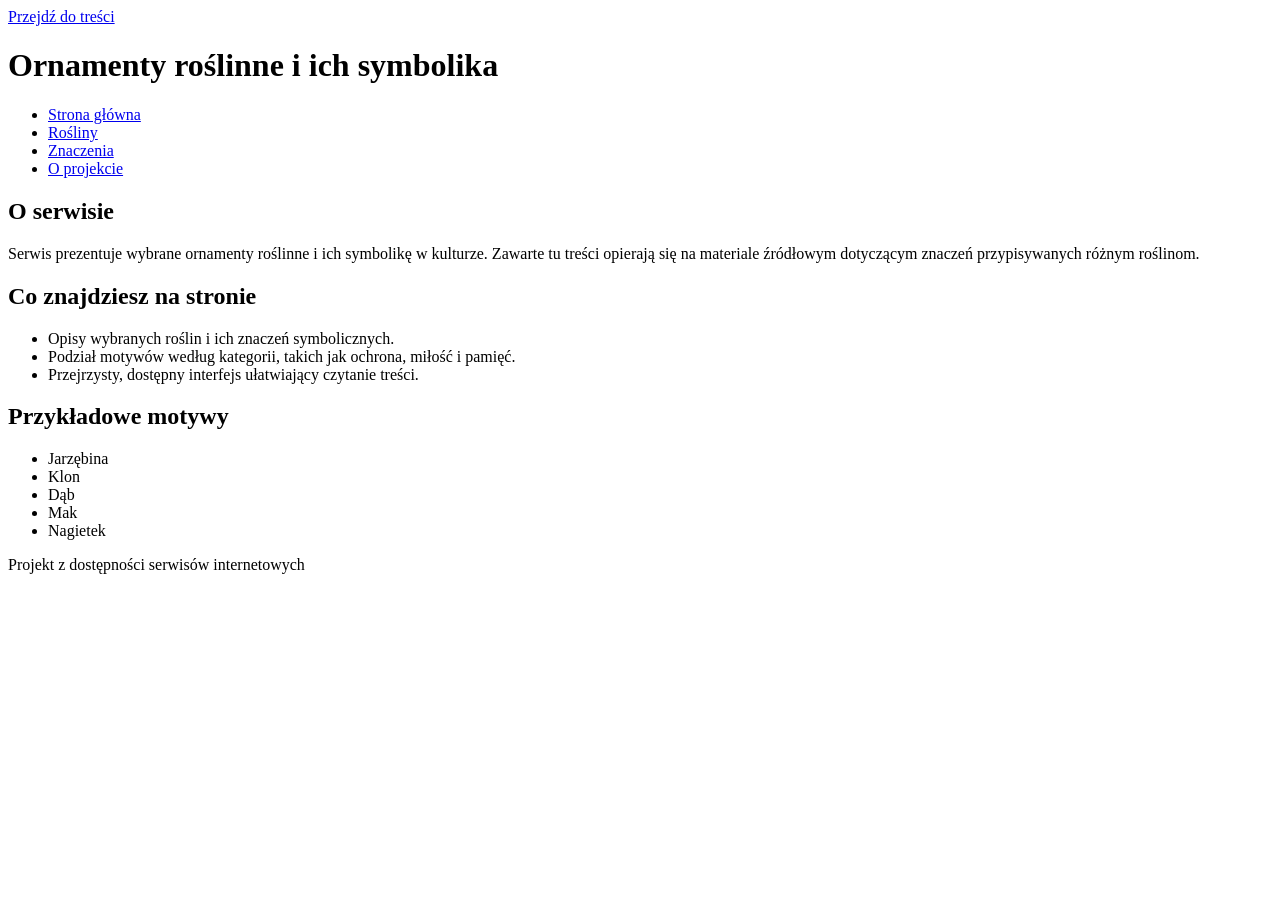
==== index.html @ 8a2c0b6a "Add initial HTML structure for the website" ====
<!DOCTYPE html>
<html lang="pl">
<head>
  <meta charset="UTF-8">
  <meta name="viewport" content="width=device-width, initial-scale=1.0">
  <title>Ornamenty roślinne</title>
  <link rel="stylesheet" href="style.css">
</head>
<body>
  <a class="skip-link" href="#main-content">Przejdź do treści</a>

  <header>
    <h1>Ornamenty roślinne i ich symbolika</h1>
    <nav aria-label="Menu główne">
      <ul>
        <li><a href="index.html">Strona główna</a></li>
        <li><a href="gatunki.html">Rośliny</a></li>
        <li><a href="znaczenia.html">Znaczenia</a></li>
        <li><a href="o-projekcie.html">O projekcie</a></li>
      </ul>
    </nav>
  </header>

  <main id="main-content">
    <section>
      <h2>O serwisie</h2>
      <p>
        Serwis prezentuje wybrane ornamenty roślinne i ich symbolikę w kulturze.
        Zawarte tu treści opierają się na materiale źródłowym dotyczącym znaczeń
        przypisywanych różnym roślinom.
      </p>
    </section>

    <section>
      <h2>Co znajdziesz na stronie</h2>
      <ul>
        <li>Opisy wybranych roślin i ich znaczeń symbolicznych.</li>
        <li>Podział motywów według kategorii, takich jak ochrona, miłość i pamięć.</li>
        <li>Przejrzysty, dostępny interfejs ułatwiający czytanie treści.</li>
      </ul>
    </section>

    <section>
      <h2>Przykładowe motywy</h2>
      <ul>
        <li>Jarzębina</li>
        <li>Klon</li>
        <li>Dąb</li>
        <li>Mak</li>
        <li>Nagietek</li>
      </ul>
    </section>
  </main>

  <footer>
    <p>Projekt z dostępności serwisów internetowych</p>
  </footer>
</body>
</html>
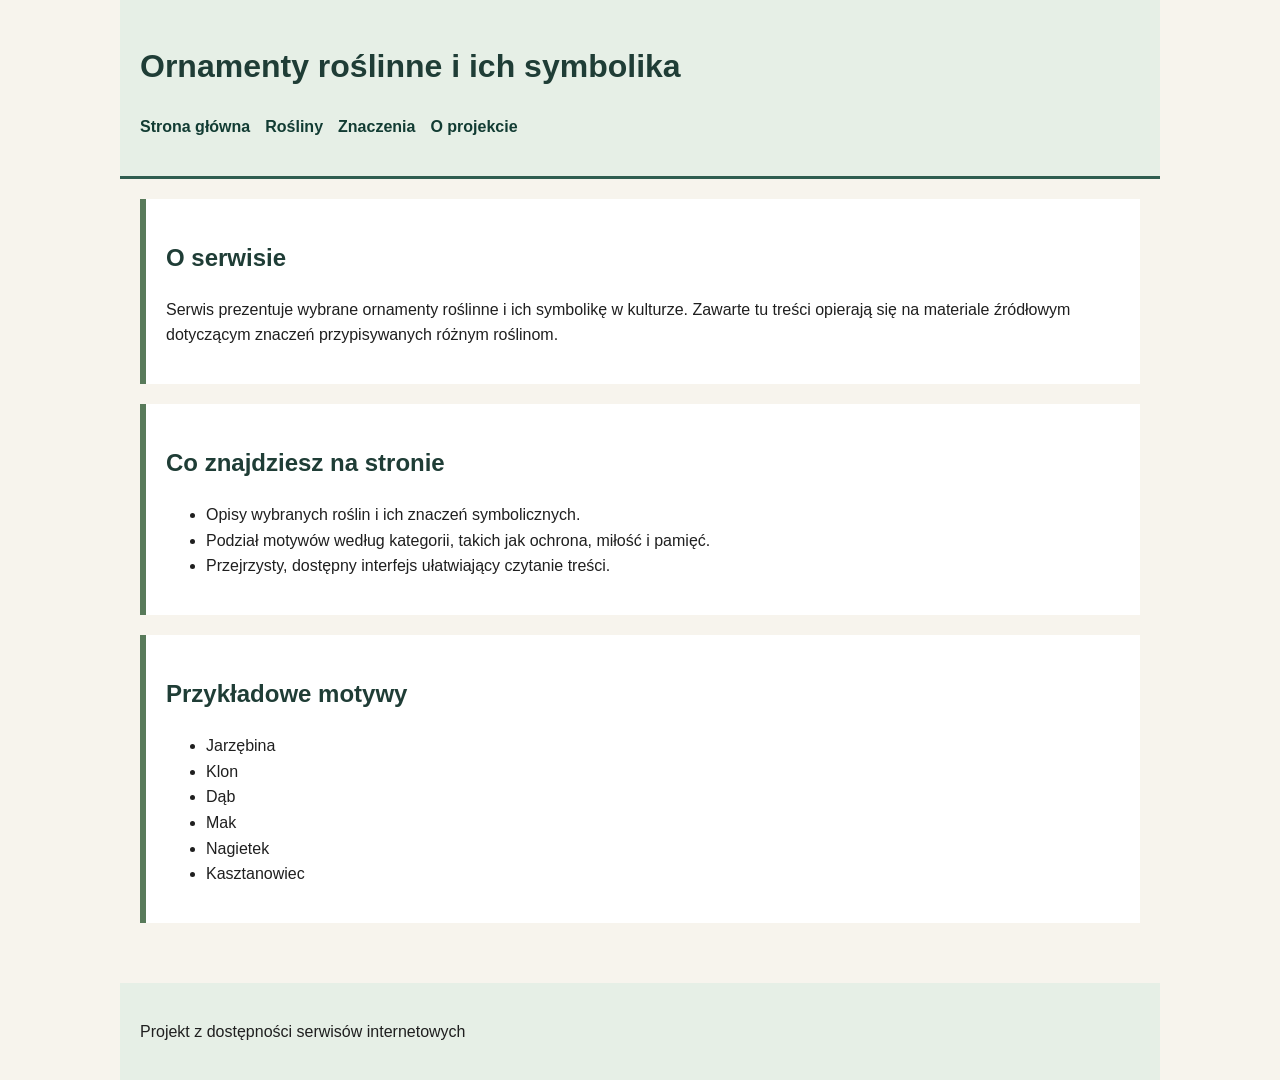
==== commit 8e208661: "Update index.html" ====
--- a/index.html
+++ b/index.html
@@ -48,6 +48,7 @@
         <li>Dąb</li>
         <li>Mak</li>
         <li>Nagietek</li>
+        <li>Kasztanowiec</li>
       </ul>
     </section>
   </main>
--- a/style.css
+++ b/style.css
@@ -0,0 +1,76 @@
+body {
+  font-family: Arial, sans-serif;
+  line-height: 1.6;
+  margin: 0;
+  background-color: #f7f4ed;
+  color: #1f1f1f;
+}
+
+header, main, footer {
+  max-width: 1000px;
+  margin: 0 auto;
+  padding: 20px;
+}
+
+header {
+  background-color: #e6efe6;
+  border-bottom: 3px solid #2f5d50;
+}
+
+h1, h2 {
+  color: #1f3d36;
+}
+
+nav ul {
+  list-style: none;
+  padding: 0;
+  display: flex;
+  flex-wrap: wrap;
+  gap: 15px;
+}
+
+nav a {
+  text-decoration: none;
+  color: #123c33;
+  font-weight: bold;
+}
+
+nav a:hover,
+nav a:focus {
+  text-decoration: underline;
+  background-color: #d7eadc;
+}
+
+section, article {
+  background-color: #ffffff;
+  margin-bottom: 20px;
+  padding: 20px;
+  border-left: 6px solid #587a5a;
+}
+
+footer {
+  background-color: #e6efe6;
+  margin-top: 20px;
+}
+
+.skip-link {
+  position: absolute;
+  left: -9999px;
+  top: auto;
+}
+
+.skip-link:focus {
+  left: 20px;
+  top: 20px;
+  background: #ffffff;
+  color: #000000;
+  padding: 10px;
+  border: 2px solid #000000;
+  z-index: 1000;
+}
+
+a:focus,
+button:focus {
+  outline: 3px solid #000000;
+  outline-offset: 2px;
+}
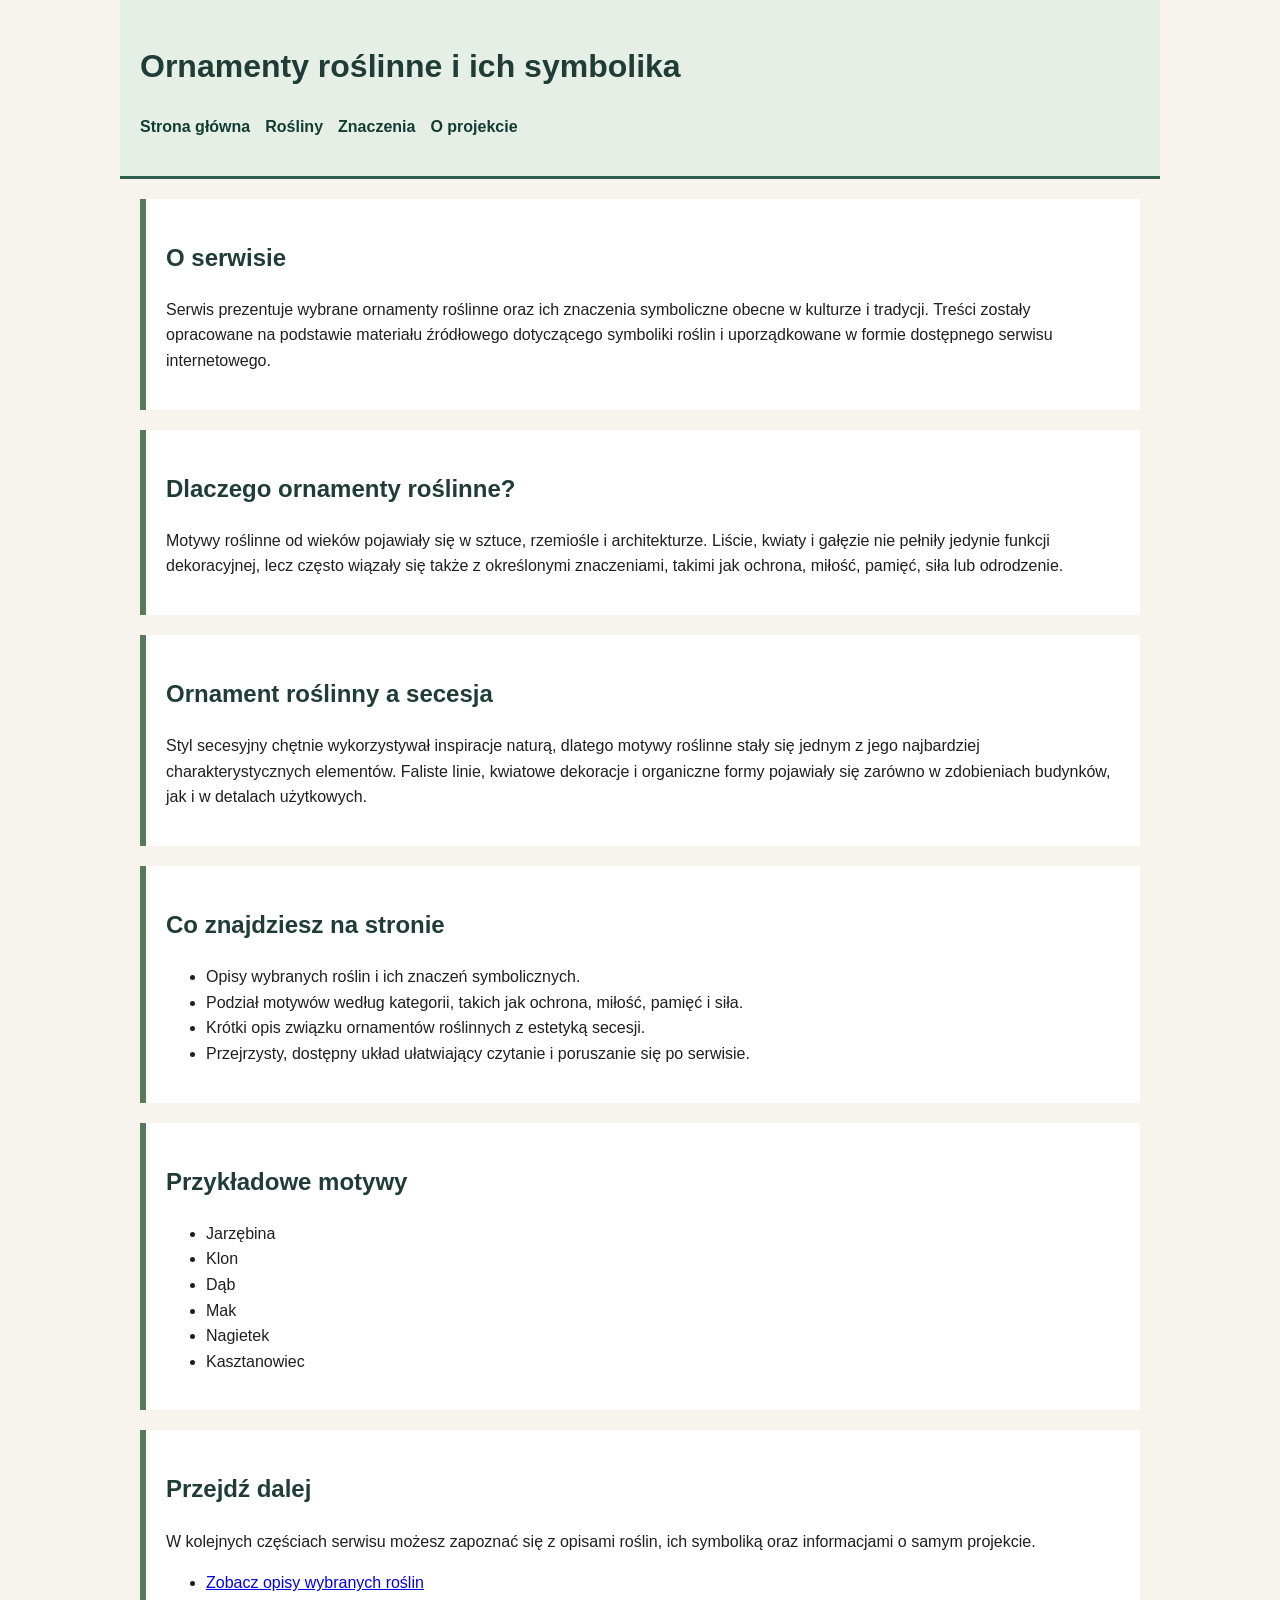
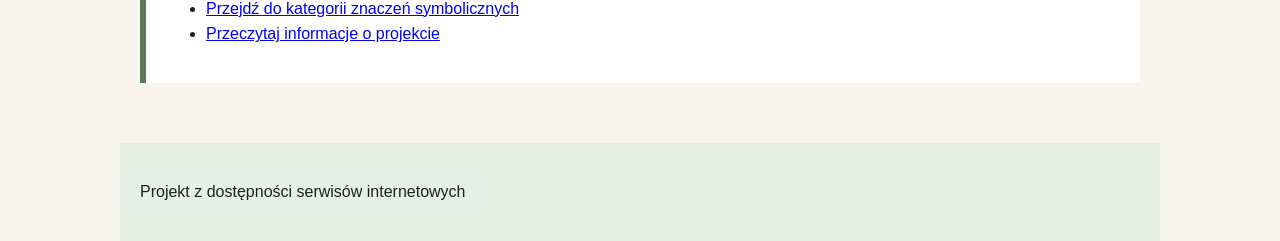
==== commit 9addf719: "rozbudowa strony głównej" ====
--- a/index.html
+++ b/index.html
@@ -25,9 +25,30 @@
     <section>
       <h2>O serwisie</h2>
       <p>
-        Serwis prezentuje wybrane ornamenty roślinne i ich symbolikę w kulturze.
-        Zawarte tu treści opierają się na materiale źródłowym dotyczącym znaczeń
-        przypisywanych różnym roślinom.
+        Serwis prezentuje wybrane ornamenty roślinne oraz ich znaczenia symboliczne
+        obecne w kulturze i tradycji. Treści zostały opracowane na podstawie materiału
+        źródłowego dotyczącego symboliki roślin i uporządkowane w formie dostępnego
+        serwisu internetowego.
+      </p>
+    </section>
+
+    <section>
+      <h2>Dlaczego ornamenty roślinne?</h2>
+      <p>
+        Motywy roślinne od wieków pojawiały się w sztuce, rzemiośle i architekturze.
+        Liście, kwiaty i gałęzie nie pełniły jedynie funkcji dekoracyjnej, lecz często
+        wiązały się także z określonymi znaczeniami, takimi jak ochrona, miłość,
+        pamięć, siła lub odrodzenie.
+      </p>
+    </section>
+
+    <section>
+      <h2>Ornament roślinny a secesja</h2>
+      <p>
+        Styl secesyjny chętnie wykorzystywał inspiracje naturą, dlatego motywy
+        roślinne stały się jednym z jego najbardziej charakterystycznych elementów.
+        Faliste linie, kwiatowe dekoracje i organiczne formy pojawiały się zarówno
+        w zdobieniach budynków, jak i w detalach użytkowych.
       </p>
     </section>
 
@@ -35,8 +56,9 @@
       <h2>Co znajdziesz na stronie</h2>
       <ul>
         <li>Opisy wybranych roślin i ich znaczeń symbolicznych.</li>
-        <li>Podział motywów według kategorii, takich jak ochrona, miłość i pamięć.</li>
-        <li>Przejrzysty, dostępny interfejs ułatwiający czytanie treści.</li>
+        <li>Podział motywów według kategorii, takich jak ochrona, miłość, pamięć i siła.</li>
+        <li>Krótki opis związku ornamentów roślinnych z estetyką secesji.</li>
+        <li>Przejrzysty, dostępny układ ułatwiający czytanie i poruszanie się po serwisie.</li>
       </ul>
     </section>
 
@@ -51,6 +73,16 @@
         <li>Kasztanowiec</li>
       </ul>
     </section>
+
+    <section>
+      <h2>Przejdź dalej</h2>
+      <p>W kolejnych częściach serwisu możesz zapoznać się z opisami roślin, ich symboliką oraz informacjami o samym projekcie.</p>
+      <ul>
+        <li><a href="gatunki.html">Zobacz opisy wybranych roślin</a></li>
+        <li><a href="znaczenia.html">Przejdź do kategorii znaczeń symbolicznych</a></li>
+        <li><a href="o-projekcie.html">Przeczytaj informacje o projekcie</a></li>
+      </ul>
+    </section>
   </main>
 
   <footer>
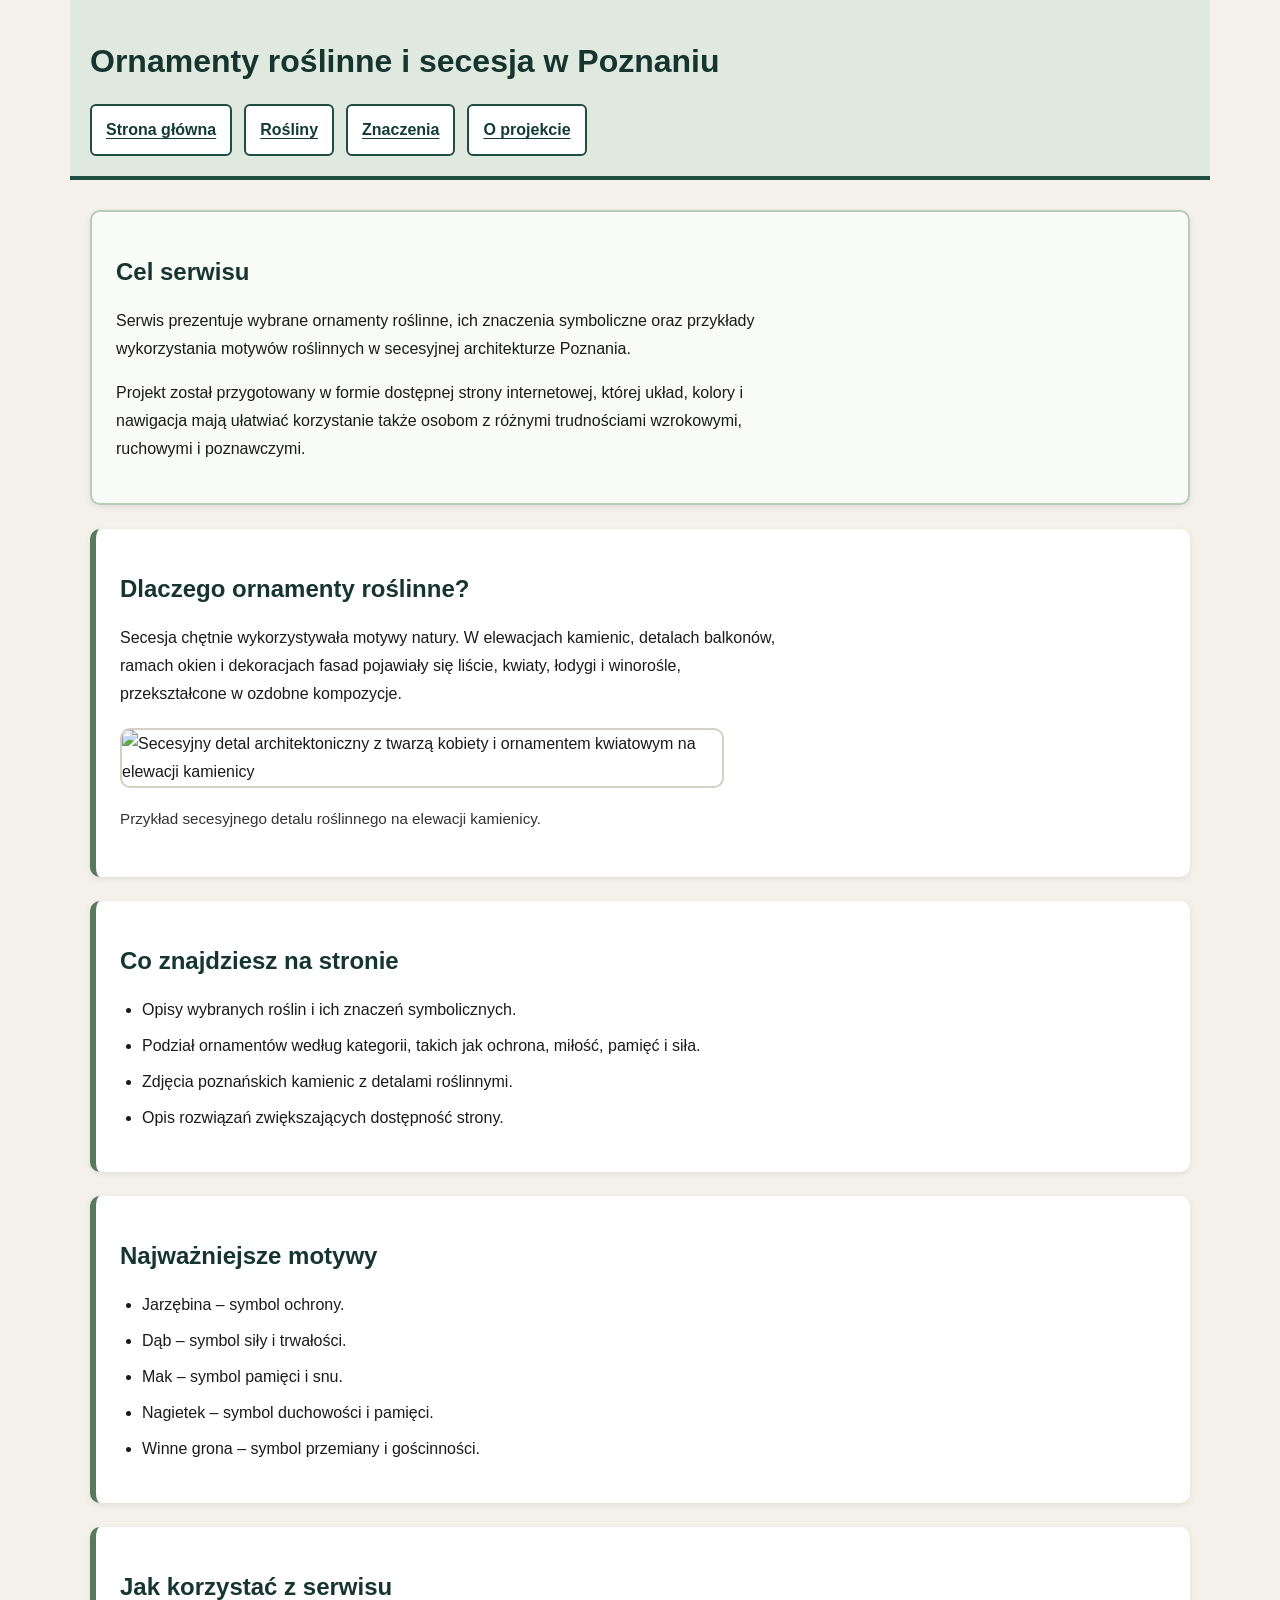
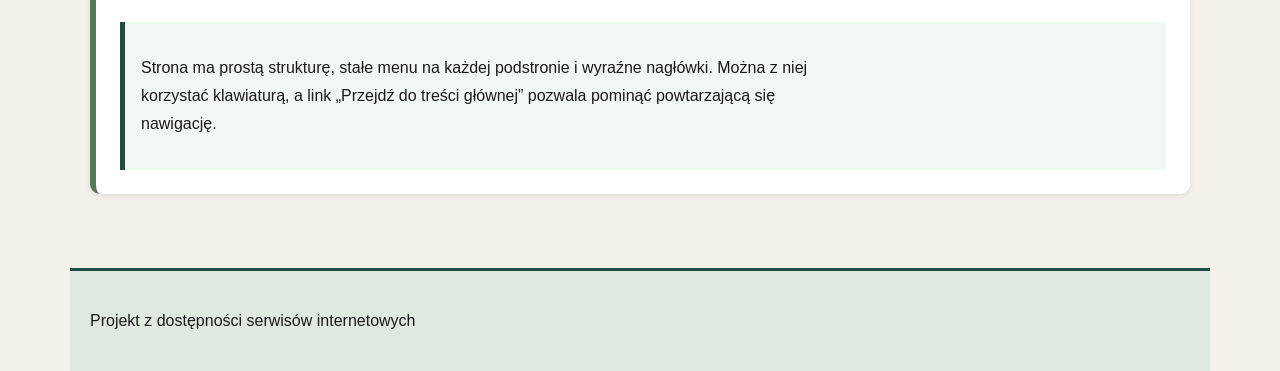
==== commit 690af89f: "Revise index.html for improved content and accessibility Updated content and structure for better ac" ====
--- a/index.html
+++ b/index.html
@@ -7,10 +7,10 @@
   <link rel="stylesheet" href="style.css">
 </head>
 <body>
-  <a class="skip-link" href="#main-content">Przejdź do treści</a>
+  <a class="skip-link" href="#main-content">Przejdź do treści głównej</a>
 
   <header>
-    <h1>Ornamenty roślinne i ich symbolika</h1>
+    <h1>Ornamenty roślinne i secesja w Poznaniu</h1>
     <nav aria-label="Menu główne">
       <ul>
         <li><a href="index.html">Strona główna</a></li>
@@ -21,67 +21,63 @@
     </nav>
   </header>
 
-  <main id="main-content">
-    <section>
-      <h2>O serwisie</h2>
+  <main id="main-content" tabindex="-1">
+    <section class="hero-box">
+      <h2>Cel serwisu</h2>
       <p>
-        Serwis prezentuje wybrane ornamenty roślinne oraz ich znaczenia symboliczne
-        obecne w kulturze i tradycji. Treści zostały opracowane na podstawie materiału
-        źródłowego dotyczącego symboliki roślin i uporządkowane w formie dostępnego
-        serwisu internetowego.
+        Serwis prezentuje wybrane ornamenty roślinne, ich znaczenia symboliczne
+        oraz przykłady wykorzystania motywów roślinnych w secesyjnej architekturze Poznania.
+      </p>
+      <p>
+        Projekt został przygotowany w formie dostępnej strony internetowej, której układ,
+        kolory i nawigacja mają ułatwiać korzystanie także osobom z różnymi trudnościami
+        wzrokowymi, ruchowymi i poznawczymi.
       </p>
     </section>
 
     <section>
       <h2>Dlaczego ornamenty roślinne?</h2>
       <p>
-        Motywy roślinne od wieków pojawiały się w sztuce, rzemiośle i architekturze.
-        Liście, kwiaty i gałęzie nie pełniły jedynie funkcji dekoracyjnej, lecz często
-        wiązały się także z określonymi znaczeniami, takimi jak ochrona, miłość,
-        pamięć, siła lub odrodzenie.
+        Secesja chętnie wykorzystywała motywy natury. W elewacjach kamienic, detalach balkonów,
+        ramach okien i dekoracjach fasad pojawiały się liście, kwiaty, łodygi i winorośle,
+        przekształcone w ozdobne kompozycje. 
       </p>
-    </section>
-
-    <section>
-      <h2>Ornament roślinny a secesja</h2>
-      <p>
-        Styl secesyjny chętnie wykorzystywał inspiracje naturą, dlatego motywy
-        roślinne stały się jednym z jego najbardziej charakterystycznych elementów.
-        Faliste linie, kwiatowe dekoracje i organiczne formy pojawiały się zarówno
-        w zdobieniach budynków, jak i w detalach użytkowych.
-      </p>
+      <figure>
+        <img src="Zrzut-ekranu-2026-04-24-141543.jpg" alt="Secesyjny detal architektoniczny z twarzą kobiety i ornamentem kwiatowym na elewacji kamienicy" width="600">
+        <figcaption>Przykład secesyjnego detalu roślinnego na elewacji kamienicy.</figcaption>
+      </figure>
     </section>
 
     <section>
       <h2>Co znajdziesz na stronie</h2>
       <ul>
         <li>Opisy wybranych roślin i ich znaczeń symbolicznych.</li>
-        <li>Podział motywów według kategorii, takich jak ochrona, miłość, pamięć i siła.</li>
-        <li>Krótki opis związku ornamentów roślinnych z estetyką secesji.</li>
-        <li>Przejrzysty, dostępny układ ułatwiający czytanie i poruszanie się po serwisie.</li>
+        <li>Podział ornamentów według kategorii, takich jak ochrona, miłość, pamięć i siła.</li>
+        <li>Zdjęcia poznańskich kamienic z detalami roślinnymi.</li>
+        <li>Opis rozwiązań zwiększających dostępność strony.</li>
       </ul>
     </section>
 
     <section>
-      <h2>Przykładowe motywy</h2>
+      <h2>Najważniejsze motywy</h2>
       <ul>
-        <li>Jarzębina</li>
-        <li>Klon</li>
-        <li>Dąb</li>
-        <li>Mak</li>
-        <li>Nagietek</li>
-        <li>Kasztanowiec</li>
+        <li>Jarzębina – symbol ochrony.</li>
+        <li>Dąb – symbol siły i trwałości.</li>
+        <li>Mak – symbol pamięci i snu.</li>
+        <li>Nagietek – symbol duchowości i pamięci.</li>
+        <li>Winne grona – symbol przemiany i gościnności.</li>
       </ul>
     </section>
 
     <section>
-      <h2>Przejdź dalej</h2>
-      <p>W kolejnych częściach serwisu możesz zapoznać się z opisami roślin, ich symboliką oraz informacjami o samym projekcie.</p>
-      <ul>
-        <li><a href="gatunki.html">Zobacz opisy wybranych roślin</a></li>
-        <li><a href="znaczenia.html">Przejdź do kategorii znaczeń symbolicznych</a></li>
-        <li><a href="o-projekcie.html">Przeczytaj informacje o projekcie</a></li>
-      </ul>
+      <h2>Jak korzystać z serwisu</h2>
+      <div class="note-box">
+        <p>
+          Strona ma prostą strukturę, stałe menu na każdej podstronie i wyraźne nagłówki.
+          Można z niej korzystać klawiaturą, a link „Przejdź do treści głównej” pozwala
+          pominąć powtarzającą się nawigację.
+        </p>
+      </div>
     </section>
   </main>
 
--- a/style.css
+++ b/style.css
@@ -1,76 +1,178 @@
 body {
   font-family: Arial, sans-serif;
-  line-height: 1.6;
+  font-size: 1rem;
+  line-height: 1.75;
   margin: 0;
-  background-color: #f7f4ed;
-  color: #1f1f1f;
+  background-color: #f4f1ea;
+  color: #1a1a1a;
 }
 
-header, main, footer {
-  max-width: 1000px;
+header,
+main,
+footer {
+  max-width: 1100px;
   margin: 0 auto;
   padding: 20px;
 }
 
 header {
-  background-color: #e6efe6;
-  border-bottom: 3px solid #2f5d50;
+  background-color: #dfe9df;
+  border-bottom: 4px solid #1f4d3f;
 }
 
-h1, h2 {
-  color: #1f3d36;
+h1,
+h2,
+h3 {
+  color: #16352e;
+  line-height: 1.3;
+}
+
+p,
+li {
+  max-width: 75ch;
+}
+
+main {
+  padding-top: 30px;
+  padding-bottom: 30px;
 }
 
 nav ul {
   list-style: none;
   padding: 0;
+  margin: 15px 0 0 0;
   display: flex;
   flex-wrap: wrap;
-  gap: 15px;
+  gap: 12px;
 }
 
 nav a {
-  text-decoration: none;
+  display: inline-block;
+  padding: 10px 14px;
+  background-color: #ffffff;
   color: #123c33;
+  text-decoration: underline;
+  text-underline-offset: 0.2em;
   font-weight: bold;
+  border: 2px solid #1f4d3f;
+  border-radius: 6px;
 }
 
 nav a:hover,
-nav a:focus {
-  text-decoration: underline;
-  background-color: #d7eadc;
+nav a:focus-visible {
+  background-color: #cfe3d2;
+  color: #0e2a24;
 }
 
-section, article {
+section,
+article {
   background-color: #ffffff;
-  margin-bottom: 20px;
-  padding: 20px;
+  margin-bottom: 24px;
+  padding: 24px;
   border-left: 6px solid #587a5a;
+  border-radius: 10px;
+  box-shadow: 0 2px 6px rgba(0, 0, 0, 0.08);
 }
 
 footer {
-  background-color: #e6efe6;
+  background-color: #dfe9df;
   margin-top: 20px;
+  border-top: 3px solid #1f4d3f;
 }
 
 .skip-link {
   position: absolute;
   left: -9999px;
-  top: auto;
+  top: 0;
+  background: #000000;
+  color: #ffffff;
+  padding: 12px 16px;
+  text-decoration: none;
+  z-index: 1000;
+  border-radius: 6px;
 }
 
-.skip-link:focus {
+.skip-link:focus,
+.skip-link:focus-visible {
   left: 20px;
   top: 20px;
-  background: #ffffff;
-  color: #000000;
-  padding: 10px;
-  border: 2px solid #000000;
-  z-index: 1000;
 }
 
-a:focus,
-button:focus {
-  outline: 3px solid #000000;
-  outline-offset: 2px;
+a {
+  color: #123c33;
 }
+
+a:hover {
+  color: #0e2a24;
+}
+
+a:focus-visible,
+button:focus-visible {
+  outline: 4px solid #000000;
+  outline-offset: 3px;
+}
+
+img {
+  display: block;
+  max-width: 100%;
+  height: auto;
+  margin: 18px 0;
+  border-radius: 10px;
+  border: 2px solid #d5d0c6;
+}
+
+figure {
+  margin: 20px 0;
+}
+
+figcaption {
+  font-size: 0.95rem;
+  color: #333333;
+  margin-top: 8px;
+}
+
+.hero-box {
+  background-color: #f8fbf6;
+  border: 2px solid #b5cdb8;
+  padding: 24px;
+  border-radius: 10px;
+}
+
+.note-box {
+  background-color: #f1f7f1;
+  border-left: 5px solid #1f4d3f;
+  padding: 16px;
+  margin-top: 16px;
+}
+
+main ul {
+  padding-left: 22px;
+}
+
+section ul li,
+article ul li {
+  margin-bottom: 8px;
+}
+
+@media (max-width: 700px) {
+  header,
+  main,
+  footer {
+    padding: 15px;
+  }
+
+  nav ul {
+    flex-direction: column;
+    gap: 10px;
+  }
+
+  nav a {
+    width: fit-content;
+  }
+
+  section,
+  article,
+  .hero-box {
+    padding: 18px;
+  }
+}
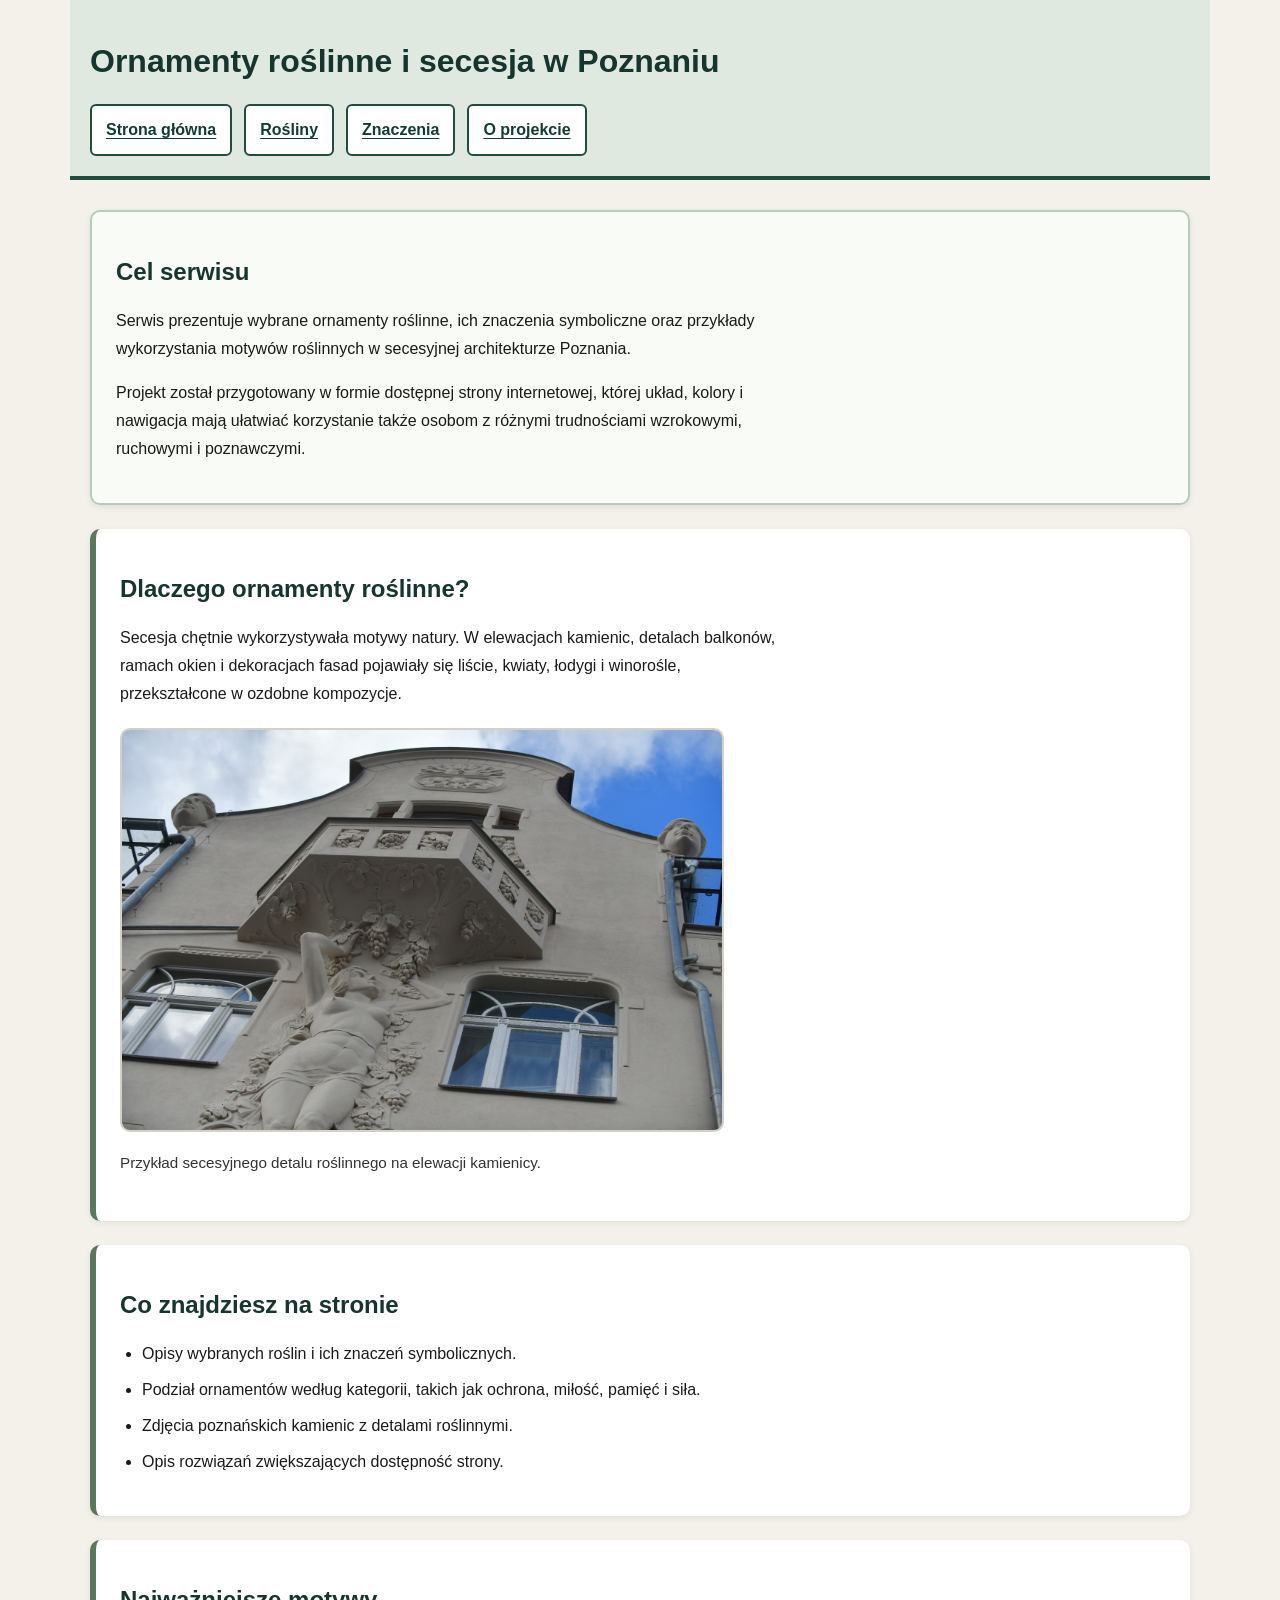
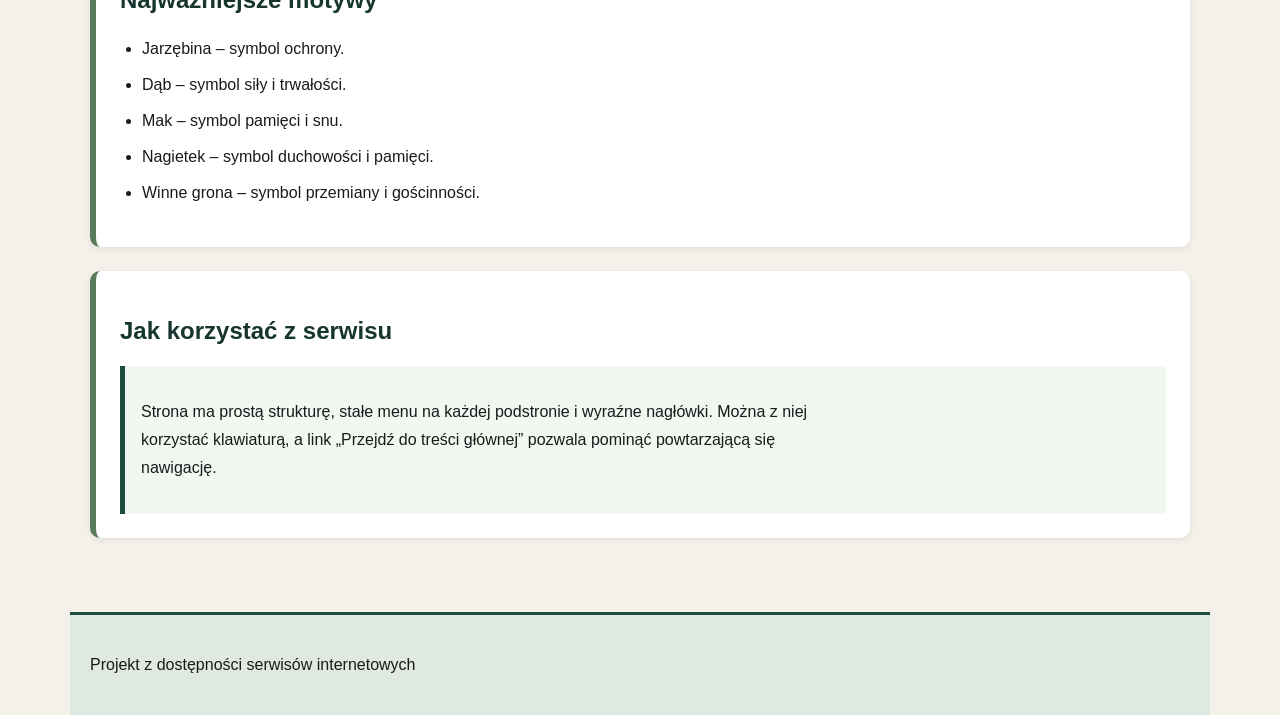
==== commit 8f5b3883: "Update index.html" ====
--- a/index.html
+++ b/index.html
@@ -43,7 +43,7 @@
         przekształcone w ozdobne kompozycje. 
       </p>
       <figure>
-        <img src="Zrzut-ekranu-2026-04-24-141543.jpg" alt="Secesyjny detal architektoniczny z twarzą kobiety i ornamentem kwiatowym na elewacji kamienicy" width="600">
+        <img src="secesja.jfif" alt="Secesyjny detal architektoniczny z twarzą kobiety i ornamentem kwiatowym na elewacji kamienicy" width="600">
         <figcaption>Przykład secesyjnego detalu roślinnego na elewacji kamienicy.</figcaption>
       </figure>
     </section>
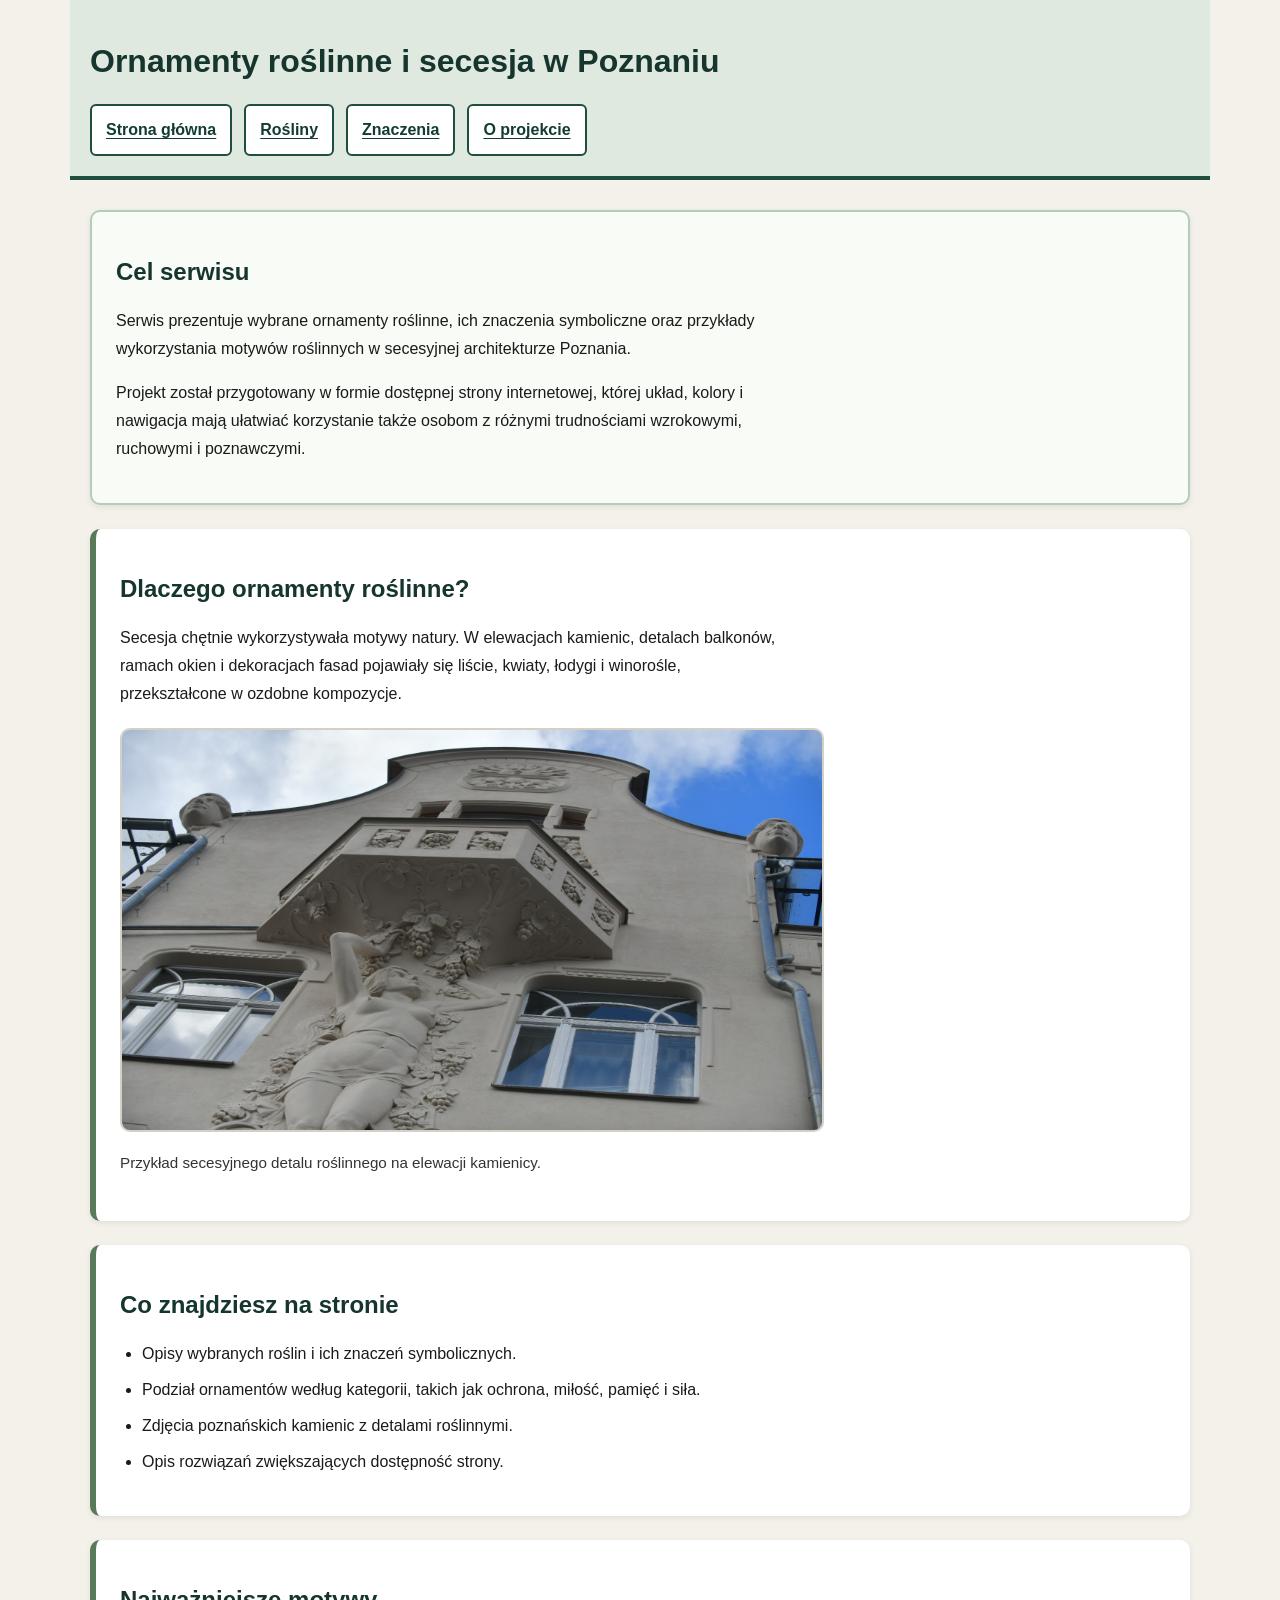
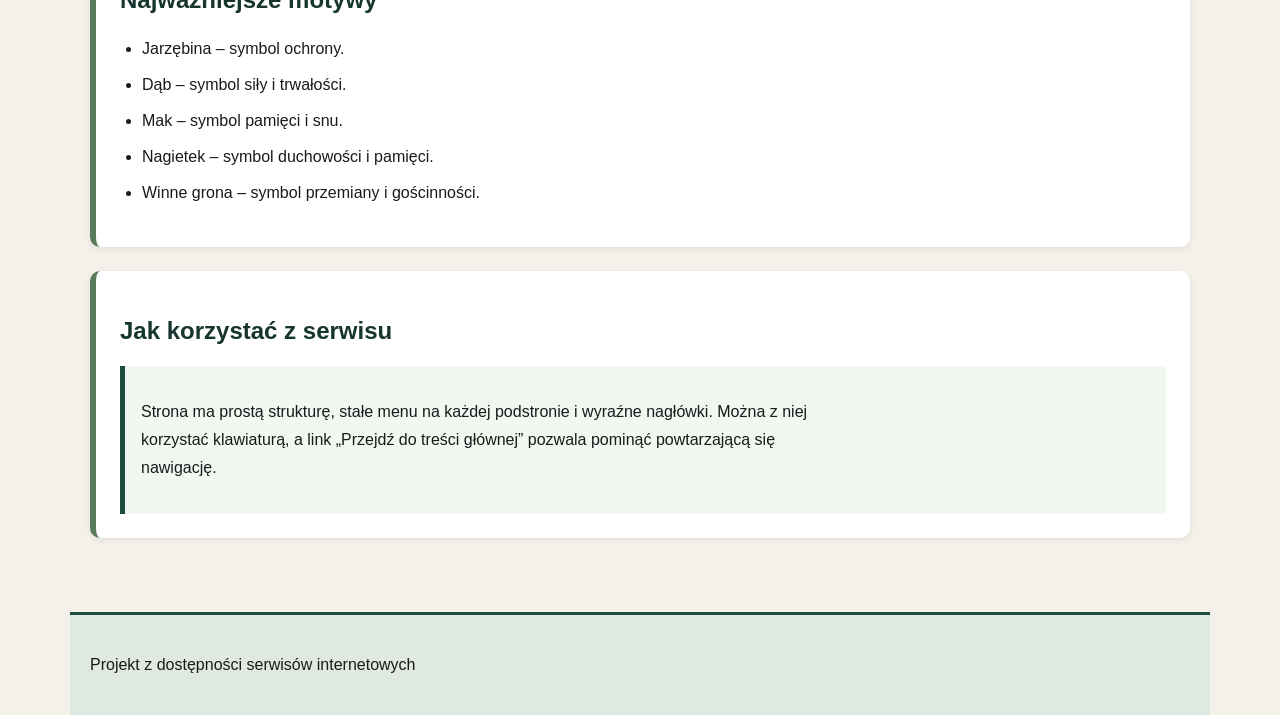
==== commit ce1015ab: "Update index.html" ====
--- a/index.html
+++ b/index.html
@@ -43,7 +43,7 @@
         przekształcone w ozdobne kompozycje. 
       </p>
       <figure>
-        <img src="secesja.jfif" alt="Secesyjny detal architektoniczny z twarzą kobiety i ornamentem kwiatowym na elewacji kamienicy" width="600">
+        <img src="secesja.jfif" alt="Secesyjny detal architektoniczny z twarzą kobiety i ornamentem kwiatowym na elewacji kamienicy" style="width:700px;height:400px;">
         <figcaption>Przykład secesyjnego detalu roślinnego na elewacji kamienicy.</figcaption>
       </figure>
     </section>
